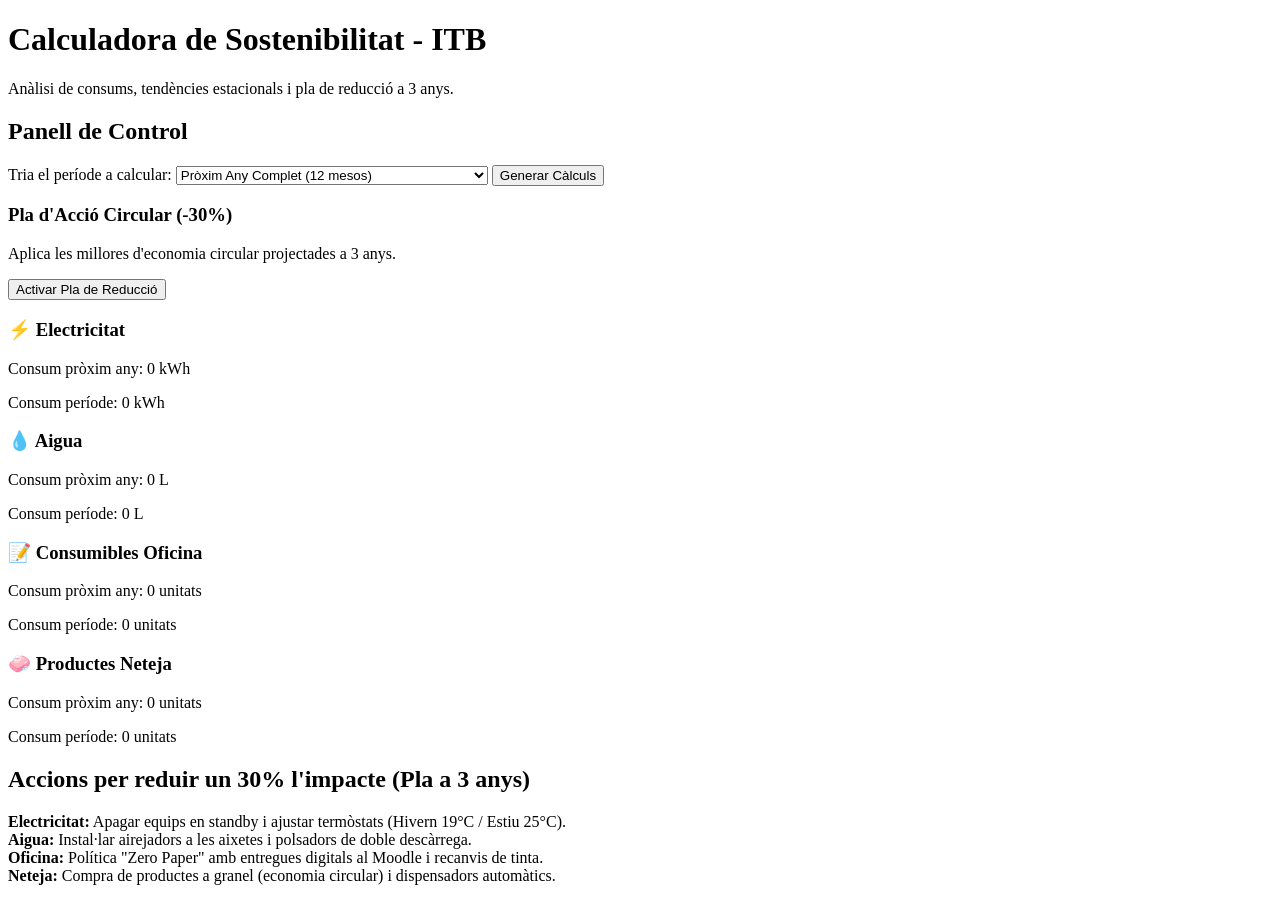
==== pages/index.html @ a197e59c "commit completo" ====
<!DOCTYPE html>
<html lang="ca">
<head>
    <meta charset="UTF-8">
    <meta name="viewport" content="width=device-width, initial-scale=1.0">
    <title>Calculadora Energètica ITB - Fase 3</title>
    <link rel="stylesheet" href="css/style.css">
</head>
<body>
    <header>
        <h1>Calculadora de Sostenibilitat - ITB</h1>
        <p>Anàlisi de consums, tendències estacionals i pla de reducció a 3 anys.</p>
    </header>

    <main>
        <section class="controls">
            <h2>Panell de Control</h2>
            <div class="opcions-temps">
                <label for="periode-select">Tria el període a calcular:</label>
                <select id="periode-select">
                    <option value="anual">Pròxim Any Complet (12 mesos)</option>
                    <option value="curs">Curs Escolar (Setembre a Juny - 10 mesos)</option>
                    <option value="hivern">Període d'Hivern (Desembre a Febrer - 3 mesos)</option>
                </select>
                <button id="btn-calcular">Generar Càlculs</button>
            </div>

            <div class="pla-reduccio">
                <h3>Pla d'Acció Circular (-30%)</h3>
                <p>Aplica les millores d'economia circular projectades a 3 anys.</p>
                <button id="btn-reduccio" class="btn-inactiu">Activar Pla de Reducció</button>
            </div>
        </section>

        <section class="resultats-grid">
            <div class="targeta" id="targeta-electricitat">
                <h3>⚡ Electricitat</h3>
                <p>Consum pròxim any: <span id="res-elec-any">0</span> kWh</p>
                <p>Consum període: <span id="res-elec-periode">0</span> kWh</p>
            </div>

            <div class="targeta" id="targeta-aigua">
                <h3>💧 Aigua</h3>
                <p>Consum pròxim any: <span id="res-aigua-any">0</span> L</p>
                <p>Consum període: <span id="res-aigua-periode">0</span> L</p>
            </div>

            <div class="targeta" id="targeta-oficina">
                <h3>📝 Consumibles Oficina</h3>
                <p>Consum pròxim any: <span id="res-ofi-any">0</span> unitats</p>
                <p>Consum període: <span id="res-ofi-periode">0</span> unitats</p>
            </div>

            <div class="targeta" id="targeta-neteja">
                <h3>🧼 Productes Neteja</h3>
                <p>Consum pròxim any: <span id="res-net-any">0</span> unitats</p>
                <p>Consum període: <span id="res-net-periode">0</span> unitats</p>
            </div>
        </section>

        <section class="explicacio-millores">
            <h2>Accions per reduir un 30% l'impacte (Pla a 3 anys)</h2>
            <div class="millores-grid">
                <div class="millora-item">
                    <strong>Electricitat:</strong> Apagar equips en standby i ajustar termòstats (Hivern 19°C / Estiu 25°C).
                </div>
                <div class="millora-item">
                    <strong>Aigua:</strong> Instal·lar airejadors a les aixetes i polsadors de doble descàrrega.
                </div>
                <div class="millora-item">
                    <strong>Oficina:</strong> Política "Zero Paper" amb entregues digitals al Moodle i recanvis de tinta.
                </div>
                <div class="millora-item">
                    <strong>Neteja:</strong> Compra de productes a granel (economia circular) i dispensadors automàtics.
                </div>
            </div>
        </section>
    </main>

    <script src="js/script.js"></script>
</body>
</html>
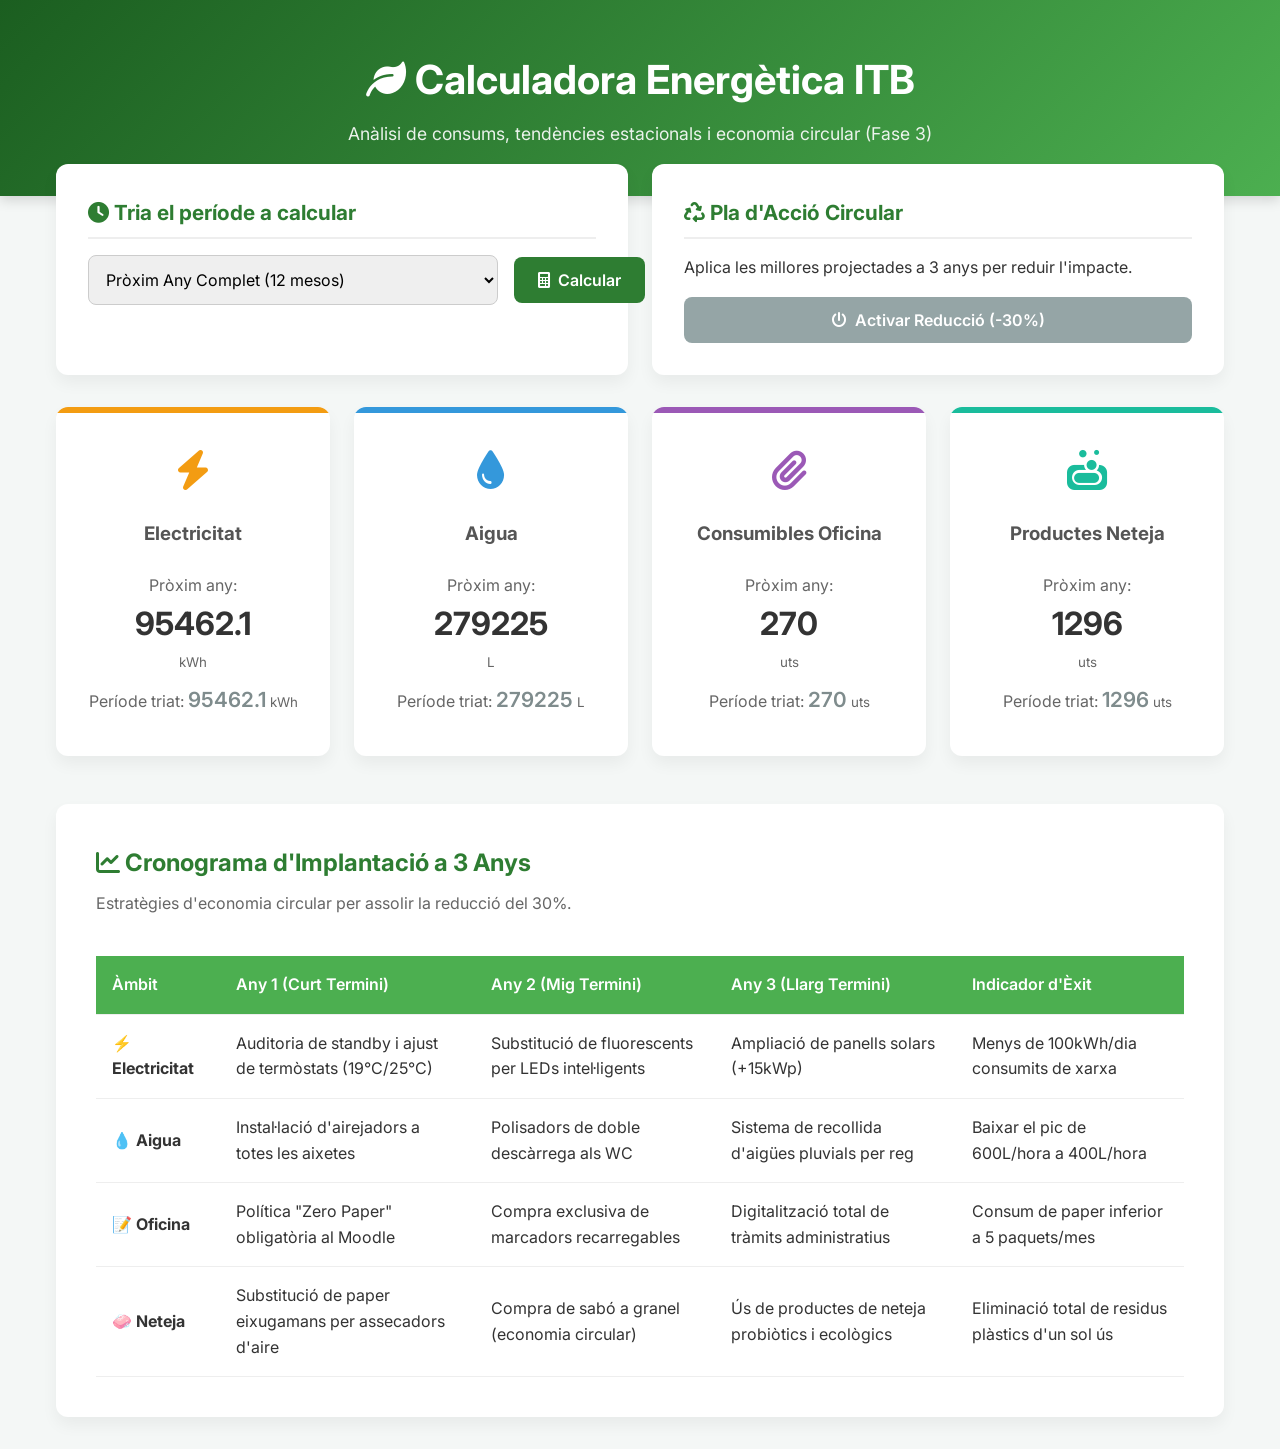
==== commit 82e54067: "commit completo" ====
--- a/pages/index.html
+++ b/pages/index.html
@@ -3,80 +3,127 @@
 <head>
     <meta charset="UTF-8">
     <meta name="viewport" content="width=device-width, initial-scale=1.0">
-    <title>Calculadora Energètica ITB - Fase 3</title>
-    <link rel="stylesheet" href="css/style.css">
+    <title>Calculadora Sostenible - ITB</title>
+    <link rel="stylesheet" href="../css/style.css">
+    <link href="https://cdnjs.cloudflare.com/ajax/libs/font-awesome/6.0.0/css/all.min.css" rel="stylesheet">
 </head>
 <body>
-    <header>
-        <h1>Calculadora de Sostenibilitat - ITB</h1>
-        <p>Anàlisi de consums, tendències estacionals i pla de reducció a 3 anys.</p>
+    <header class="main-header">
+        <div class="header-content">
+            <h1><i class="fa-solid fa-leaf"></i> Calculadora Energètica ITB</h1>
+            <p>Anàlisi de consums, tendències estacionals i economia circular (Fase 3)</p>
+        </div>
     </header>
 
-    <main>
-        <section class="controls">
-            <h2>Panell de Control</h2>
-            <div class="opcions-temps">
-                <label for="periode-select">Tria el període a calcular:</label>
-                <select id="periode-select">
-                    <option value="anual">Pròxim Any Complet (12 mesos)</option>
-                    <option value="curs">Curs Escolar (Setembre a Juny - 10 mesos)</option>
-                    <option value="hivern">Període d'Hivern (Desembre a Febrer - 3 mesos)</option>
-                </select>
-                <button id="btn-calcular">Generar Càlculs</button>
+    <main class="dashboard">
+        <section class="panel-control">
+            <div class="control-box">
+                <h2><i class="fa-solid fa-clock"></i> Tria el període a calcular</h2>
+                <div class="selector-grup">
+                    <select id="periode-select" class="modern-select">
+                        <option value="anual">Pròxim Any Complet (12 mesos)</option>
+                        <option value="curs">Curs Escolar (Setembre a Juny - 10 mesos)</option>
+                        <option value="hivern">Període d'Hivern (Desembre a Febrer - 3 mesos)</option>
+                    </select>
+                    <button id="btn-calcular" class="btn-primari"><i class="fa-solid fa-calculator"></i> Calcular</button>
+                </div>
             </div>
 
-            <div class="pla-reduccio">
-                <h3>Pla d'Acció Circular (-30%)</h3>
-                <p>Aplica les millores d'economia circular projectades a 3 anys.</p>
-                <button id="btn-reduccio" class="btn-inactiu">Activar Pla de Reducció</button>
+            <div class="control-box reduccio-box">
+                <h2><i class="fa-solid fa-recycle"></i> Pla d'Acció Circular</h2>
+                <p>Aplica les millores projectades a 3 anys per reduir l'impacte.</p>
+                <button id="btn-reduccio" class="btn-inactiu"><i class="fa-solid fa-power-off"></i> Activar Reducció (-30%)</button>
             </div>
         </section>
 
         <section class="resultats-grid">
-            <div class="targeta" id="targeta-electricitat">
-                <h3>⚡ Electricitat</h3>
-                <p>Consum pròxim any: <span id="res-elec-any">0</span> kWh</p>
-                <p>Consum període: <span id="res-elec-periode">0</span> kWh</p>
+            <div class="card card-electricitat">
+                <div class="card-icon"><i class="fa-solid fa-bolt"></i></div>
+                <h3>Electricitat</h3>
+                <div class="dades">
+                    <p>Pròxim any: <span id="res-elec-any" class="numero">0</span> <small>kWh</small></p>
+                    <p>Període triat: <span id="res-elec-periode" class="numero-secundari">0</span> <small>kWh</small></p>
+                </div>
             </div>
 
-            <div class="targeta" id="targeta-aigua">
-                <h3>💧 Aigua</h3>
-                <p>Consum pròxim any: <span id="res-aigua-any">0</span> L</p>
-                <p>Consum període: <span id="res-aigua-periode">0</span> L</p>
+            <div class="card card-aigua">
+                <div class="card-icon"><i class="fa-solid fa-droplet"></i></div>
+                <h3>Aigua</h3>
+                <div class="dades">
+                    <p>Pròxim any: <span id="res-aigua-any" class="numero">0</span> <small>L</small></p>
+                    <p>Període triat: <span id="res-aigua-periode" class="numero-secundari">0</span> <small>L</small></p>
+                </div>
             </div>
 
-            <div class="targeta" id="targeta-oficina">
-                <h3>📝 Consumibles Oficina</h3>
-                <p>Consum pròxim any: <span id="res-ofi-any">0</span> unitats</p>
-                <p>Consum període: <span id="res-ofi-periode">0</span> unitats</p>
+            <div class="card card-oficina">
+                <div class="card-icon"><i class="fa-solid fa-paperclip"></i></div>
+                <h3>Consumibles Oficina</h3>
+                <div class="dades">
+                    <p>Pròxim any: <span id="res-ofi-any" class="numero">0</span> <small>uts</small></p>
+                    <p>Període triat: <span id="res-ofi-periode" class="numero-secundari">0</span> <small>uts</small></p>
+                </div>
             </div>
 
-            <div class="targeta" id="targeta-neteja">
-                <h3>🧼 Productes Neteja</h3>
-                <p>Consum pròxim any: <span id="res-net-any">0</span> unitats</p>
-                <p>Consum període: <span id="res-net-periode">0</span> unitats</p>
+            <div class="card card-neteja">
+                <div class="card-icon"><i class="fa-solid fa-soap"></i></div>
+                <h3>Productes Neteja</h3>
+                <div class="dades">
+                    <p>Pròxim any: <span id="res-net-any" class="numero">0</span> <small>uts</small></p>
+                    <p>Període triat: <span id="res-net-periode" class="numero-secundari">0</span> <small>uts</small></p>
+                </div>
             </div>
         </section>
 
-        <section class="explicacio-millores">
-            <h2>Accions per reduir un 30% l'impacte (Pla a 3 anys)</h2>
-            <div class="millores-grid">
-                <div class="millora-item">
-                    <strong>Electricitat:</strong> Apagar equips en standby i ajustar termòstats (Hivern 19°C / Estiu 25°C).
-                </div>
-                <div class="millora-item">
-                    <strong>Aigua:</strong> Instal·lar airejadors a les aixetes i polsadors de doble descàrrega.
-                </div>
-                <div class="millora-item">
-                    <strong>Oficina:</strong> Política "Zero Paper" amb entregues digitals al Moodle i recanvis de tinta.
-                </div>
-                <div class="millora-item">
-                    <strong>Neteja:</strong> Compra de productes a granel (economia circular) i dispensadors automàtics.
-                </div>
+        <section class="detall-millores">
+            <h2><i class="fa-solid fa-chart-line"></i> Cronograma d'Implantació a 3 Anys</h2>
+            <p class="subtitol-seccio">Estratègies d'economia circular per assolir la reducció del 30%.</p>
+
+            <div class="taula-responsive">
+                <table class="taula-cronograma">
+                    <thead>
+                        <tr>
+                            <th>Àmbit</th>
+                            <th>Any 1 (Curt Termini)</th>
+                            <th>Any 2 (Mig Termini)</th>
+                            <th>Any 3 (Llarg Termini)</th>
+                            <th>Indicador d'Èxit</th>
+                        </tr>
+                    </thead>
+                    <tbody>
+                        <tr>
+                            <td><strong>⚡ Electricitat</strong></td>
+                            <td>Auditoria de standby i ajust de termòstats (19°C/25°C)</td>
+                            <td>Substitució de fluorescents per LEDs intel·ligents</td>
+                            <td>Ampliació de panells solars (+15kWp)</td>
+                            <td>Menys de 100kWh/dia consumits de xarxa</td>
+                        </tr>
+                        <tr>
+                            <td><strong>💧 Aigua</strong></td>
+                            <td>Instal·lació d'airejadors a totes les aixetes</td>
+                            <td>Polisadors de doble descàrrega als WC</td>
+                            <td>Sistema de recollida d'aigües pluvials per reg</td>
+                            <td>Baixar el pic de 600L/hora a 400L/hora</td>
+                        </tr>
+                        <tr>
+                            <td><strong>📝 Oficina</strong></td>
+                            <td>Política "Zero Paper" obligatòria al Moodle</td>
+                            <td>Compra exclusiva de marcadors recarregables</td>
+                            <td>Digitalització total de tràmits administratius</td>
+                            <td>Consum de paper inferior a 5 paquets/mes</td>
+                        </tr>
+                        <tr>
+                            <td><strong>🧼 Neteja</strong></td>
+                            <td>Substitució de paper eixugamans per assecadors d'aire</td>
+                            <td>Compra de sabó a granel (economia circular)</td>
+                            <td>Ús de productes de neteja probiòtics i ecològics</td>
+                            <td>Eliminació total de residus plàstics d'un sol ús</td>
+                        </tr>
+                    </tbody>
+                </table>
             </div>
         </section>
     </main>
 
-    <script src="js/script.js"></script>
+    <script src="../js/script.js"></script>
 </body>
 </html>
--- a/css/style.css
+++ b/css/style.css
@@ -0,0 +1,252 @@
+/* Importar font moderna */
+@import url('https://fonts.googleapis.com/css2?family=Inter:wght@300;400;600;700&display=swap');
+
+:root {
+    --primary-color: #2e7d32; /* Verde eco */
+    --primary-light: #4caf50;
+    --dark-bg: #1b5e20;
+    --bg-color: #f4f7f6;
+    --text-color: #333;
+    --card-bg: #ffffff;
+    --elec-color: #f39c12;
+    --agua-color: #3498db;
+    --ofi-color: #9b59b6;
+    --net-color: #1abc9c;
+}
+
+* {
+    box-sizing: border-box;
+    margin: 0;
+    padding: 0;
+    font-family: 'Inter', sans-serif;
+}
+
+body {
+    background-color: var(--bg-color);
+    color: var(--text-color);
+    line-height: 1.6;
+}
+
+/* Header amb gradient */
+.main-header {
+    background: linear-gradient(135deg, var(--dark-bg), var(--primary-light));
+    color: white;
+    padding: 3rem 1rem;
+    text-align: center;
+    box-shadow: 0 4px 12px rgba(0,0,0,0.15);
+}
+
+.main-header h1 {
+    font-size: 2.5rem;
+    margin-bottom: 0.5rem;
+}
+
+.main-header p {
+    font-size: 1.1rem;
+    opacity: 0.9;
+}
+
+/* Contenidor Principal */
+.dashboard {
+    max-width: 1200px;
+    margin: -2rem auto 2rem auto; /* Puja una mica per sobre del header */
+    padding: 0 1rem;
+    position: relative;
+    z-index: 10;
+}
+
+/* Panell de Control */
+.panel-control {
+    display: grid;
+    grid-template-columns: repeat(auto-fit, minmax(400px, 1fr));
+    gap: 1.5rem;
+    margin-bottom: 2rem;
+}
+
+.control-box {
+    background: var(--card-bg);
+    padding: 2rem;
+    border-radius: 12px;
+    box-shadow: 0 8px 16px rgba(0,0,0,0.05);
+}
+
+.control-box h2 {
+    color: var(--primary-color);
+    font-size: 1.3rem;
+    margin-bottom: 1rem;
+    border-bottom: 2px solid #eee;
+    padding-bottom: 0.5rem;
+}
+
+.selector-grup {
+    display: flex;
+    gap: 1rem;
+    align-items: center;
+}
+
+.modern-select {
+    flex: 1;
+    padding: 0.8rem;
+    border: 1px solid #ccc;
+    border-radius: 8px;
+    font-size: 1rem;
+    outline: none;
+}
+
+.modern-select:focus {
+    border-color: var(--primary-color);
+}
+
+button {
+    cursor: pointer;
+    border: none;
+    border-radius: 8px;
+    padding: 0.8rem 1.5rem;
+    font-size: 1rem;
+    font-weight: 600;
+    transition: all 0.3s ease;
+    display: flex;
+    align-items: center;
+    gap: 0.5rem;
+}
+
+.btn-primari {
+    background-color: var(--primary-color);
+    color: white;
+}
+
+.btn-primari:hover {
+    background-color: var(--dark-bg);
+    transform: translateY(-2px);
+}
+
+#btn-reduccio {
+    margin-top: 1rem;
+    width: 100%;
+    justify-content: center;
+}
+
+.btn-inactiu {
+    background-color: #95a5a6;
+    color: white;
+}
+
+.btn-actiu {
+    background-color: #27ae60 !important;
+    color: white;
+    box-shadow: 0 0 15px rgba(39, 174, 96, 0.4);
+}
+
+/* Grid de Resultats */
+.resultats-grid {
+    display: grid;
+    grid-template-columns: repeat(auto-fit, minmax(250px, 1fr));
+    gap: 1.5rem;
+    margin-bottom: 3rem;
+}
+
+.card {
+    background: var(--card-bg);
+    padding: 2rem 1.5rem;
+    border-radius: 12px;
+    box-shadow: 0 8px 16px rgba(0,0,0,0.05);
+    text-align: center;
+    transition: transform 0.3s ease;
+    position: relative;
+    overflow: hidden;
+}
+
+.card:hover {
+    transform: translateY(-5px);
+}
+
+.card::before {
+    content: '';
+    position: absolute;
+    top: 0;
+    left: 0;
+    width: 100%;
+    height: 6px;
+}
+
+.card-electricitat::before { background-color: var(--elec-color); }
+.card-aigua::before { background-color: var(--agua-color); }
+.card-oficina::before { background-color: var(--ofi-color); }
+.card-neteja::before { background-color: var(--net-color); }
+
+.card-icon {
+    font-size: 2.5rem;
+    margin-bottom: 1rem;
+}
+
+.card-electricitat .card-icon { color: var(--elec-color); }
+.card-aigua .card-icon { color: var(--agua-color); }
+.card-oficina .card-icon { color: var(--ofi-color); }
+.card-neteja .card-icon { color: var(--net-color); }
+
+.card h3 {
+    margin-bottom: 1.5rem;
+    color: #555;
+}
+
+.dades p {
+    margin-bottom: 0.5rem;
+    color: #666;
+}
+
+.numero {
+    font-size: 2rem;
+    font-weight: 700;
+    color: var(--text-color);
+    display: block;
+}
+
+.numero-secundari {
+    font-size: 1.3rem;
+    font-weight: 600;
+    color: #7f8c8d;
+}
+
+/* Taula del Cronograma */
+.detall-millores {
+    background: var(--card-bg);
+    padding: 2.5rem;
+    border-radius: 12px;
+    box-shadow: 0 8px 16px rgba(0,0,0,0.05);
+}
+
+.detall-millores h2 {
+    color: var(--primary-color);
+    margin-bottom: 0.5rem;
+}
+
+.subtitol-seccio {
+    color: #666;
+    margin-bottom: 1.5rem;
+}
+
+.taula-responsive {
+    overflow-x: auto;
+}
+
+.taula-cronograma {
+    width: 100%;
+    border-collapse: collapse;
+    margin-top: 1rem;
+}
+
+.taula-cronograma th, .taula-cronograma td {
+    padding: 1rem;
+    text-align: left;
+    border-bottom: 1px solid #eee;
+}
+
+.taula-cronograma th {
+    background-color: var(--primary-light);
+    color: white;
+    font-weight: 600;
+}
+
+.taula-cronograma tbody tr:hover {
+    background-color: #f9fdfa;
+}
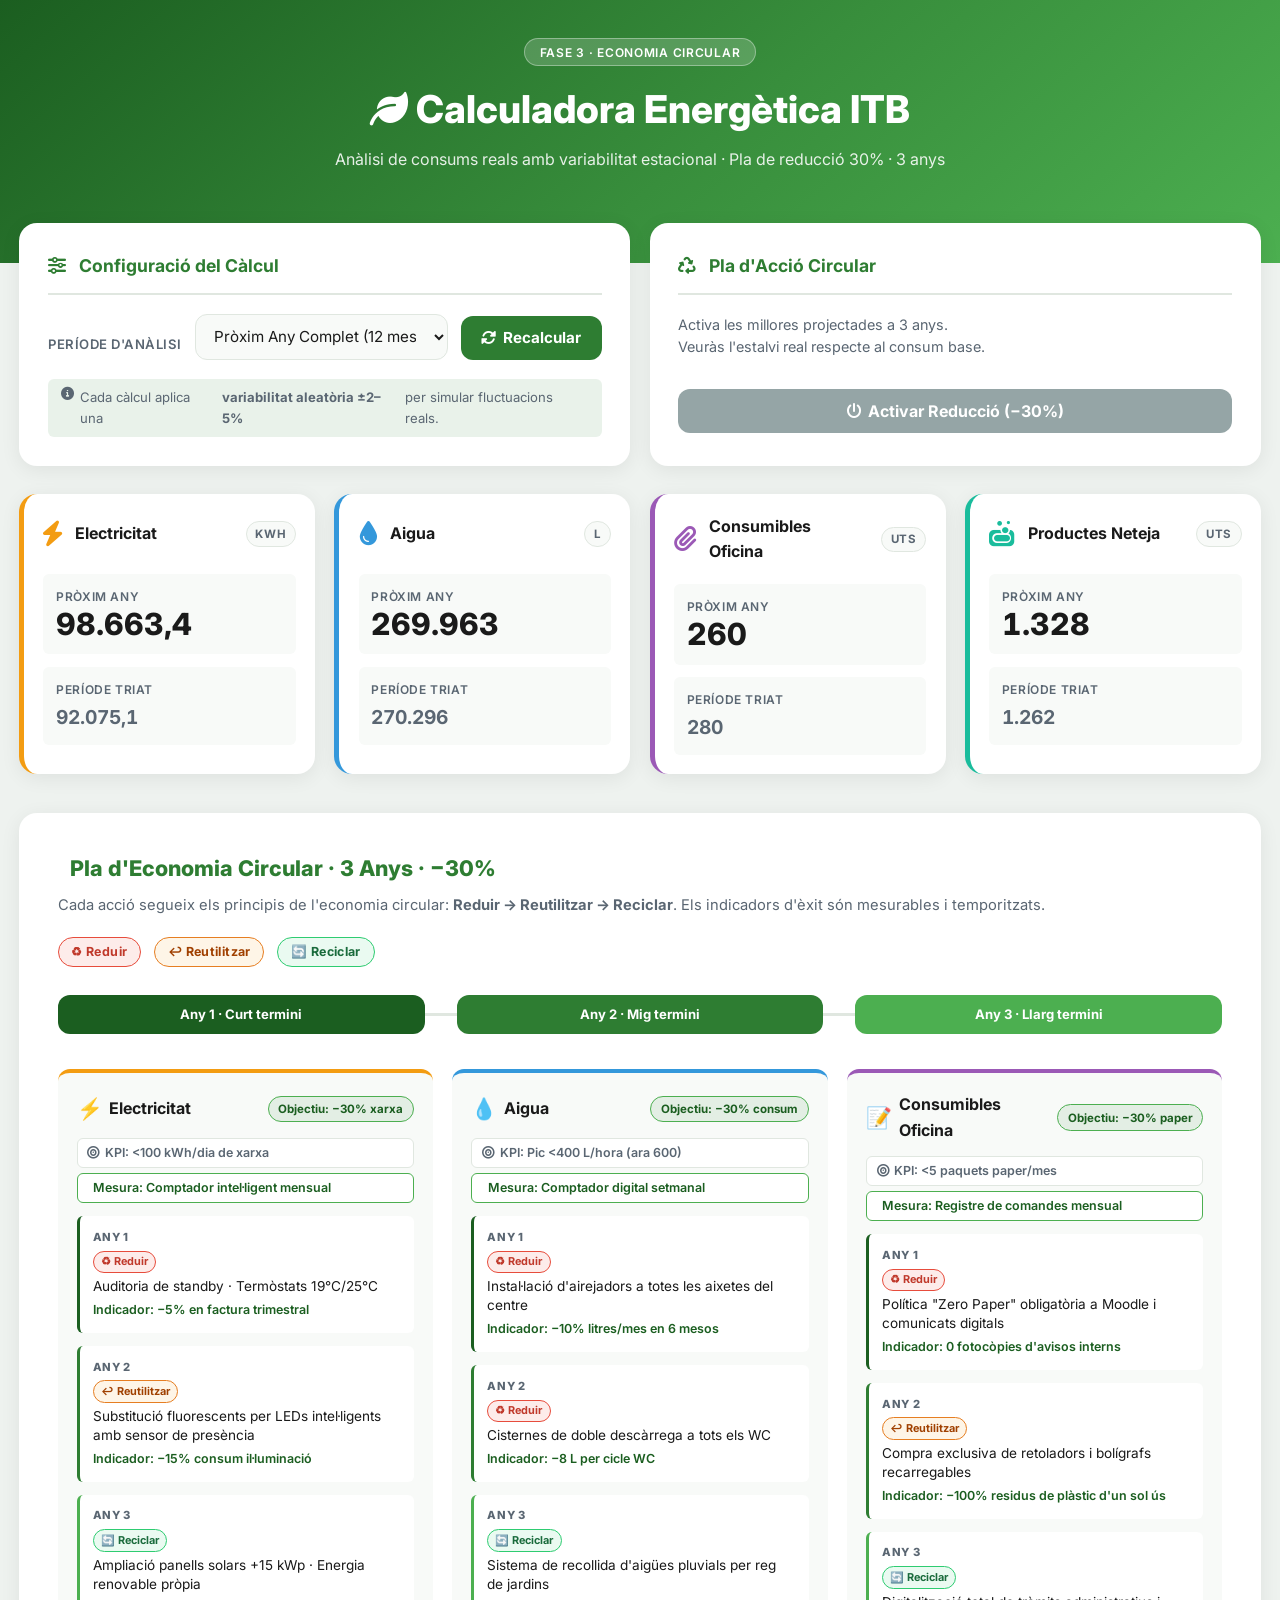
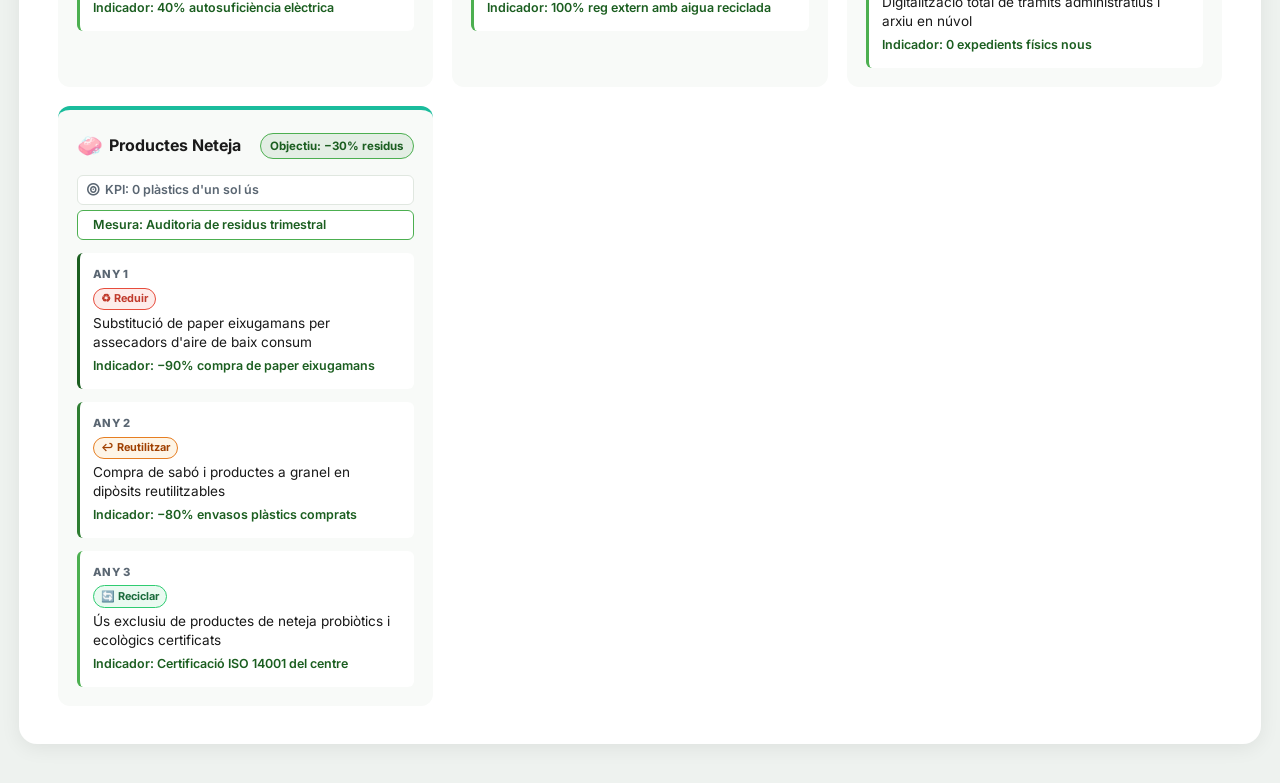
==== commit 246a7d7b: "ddd" ====
--- a/pages/index.html
+++ b/pages/index.html
@@ -5,125 +5,395 @@
     <meta name="viewport" content="width=device-width, initial-scale=1.0">
     <title>Calculadora Sostenible - ITB</title>
     <link rel="stylesheet" href="../css/style.css">
+    <link rel="preconnect" href="https://fonts.googleapis.com">
+    <link rel="preconnect" href="https://cdnjs.cloudflare.com" crossorigin>
     <link href="https://cdnjs.cloudflare.com/ajax/libs/font-awesome/6.0.0/css/all.min.css" rel="stylesheet">
 </head>
 <body>
-    <header class="main-header">
+
+    <header class="main-header" role="banner">
         <div class="header-content">
-            <h1><i class="fa-solid fa-leaf"></i> Calculadora Energètica ITB</h1>
-            <p>Anàlisi de consums, tendències estacionals i economia circular (Fase 3)</p>
+            <div class="header-badge">Fase 3 · Economia Circular</div>
+            <h1><i class="fa-solid fa-leaf" aria-hidden="true"></i> Calculadora Energètica ITB</h1>
+            <p>Anàlisi de consums reals amb variabilitat estacional · Pla de reducció 30% · 3 anys</p>
         </div>
     </header>
 
-    <main class="dashboard">
-        <section class="panel-control">
+    <main class="dashboard" id="main-content">
+
+        <!-- ── CONTROLS ─────────────────────────────────────────────── -->
+        <section class="panel-control" aria-labelledby="heading-periode">
             <div class="control-box">
-                <h2><i class="fa-solid fa-clock"></i> Tria el període a calcular</h2>
+                <h2 id="heading-periode">
+                    <i class="fa-solid fa-sliders" aria-hidden="true"></i> Configuració del Càlcul
+                </h2>
                 <div class="selector-grup">
+                    <label for="periode-select" class="select-label">Període d'anàlisi</label>
                     <select id="periode-select" class="modern-select">
                         <option value="anual">Pròxim Any Complet (12 mesos)</option>
-                        <option value="curs">Curs Escolar (Setembre a Juny - 10 mesos)</option>
-                        <option value="hivern">Període d'Hivern (Desembre a Febrer - 3 mesos)</option>
+                        <option value="curs">Curs Escolar (Setembre–Juny · 10 mesos)</option>
+                        <option value="hivern">Període d'Hivern (Desembre–Febrer · 3 mesos)</option>
                     </select>
-                    <button id="btn-calcular" class="btn-primari"><i class="fa-solid fa-calculator"></i> Calcular</button>
-                </div>
+                    <button id="btn-calcular" class="btn-primari"
+                            aria-label="Recalcular el consum amb nova variabilitat">
+                        <i class="fa-solid fa-rotate" aria-hidden="true"></i>
+                        <span>Recalcular</span>
+                    </button>
+                </div>
+                <p class="variability-note">
+                    <i class="fa-solid fa-circle-info" aria-hidden="true"></i>
+                    Cada càlcul aplica una <strong>variabilitat aleatòria ±2–5%</strong> per simular fluctuacions reals.
+                </p>
             </div>
 
-            <div class="control-box reduccio-box">
-                <h2><i class="fa-solid fa-recycle"></i> Pla d'Acció Circular</h2>
-                <p>Aplica les millores projectades a 3 anys per reduir l'impacte.</p>
-                <button id="btn-reduccio" class="btn-inactiu"><i class="fa-solid fa-power-off"></i> Activar Reducció (-30%)</button>
+            <div class="control-box reduccio-box" aria-labelledby="heading-pla">
+                <h2 id="heading-pla">
+                    <i class="fa-solid fa-recycle" aria-hidden="true"></i> Pla d'Acció Circular
+                </h2>
+                <p class="reduccio-desc">
+                    Activa les millores projectades a 3 anys.<br>
+                    Veuràs l'estalvi real respecte al consum base.
+                </p>
+                <button id="btn-reduccio" class="btn-inactiu"
+                        aria-pressed="false"
+                        aria-label="Activar el Pla de Reducció del 30%">
+                    <i class="fa-solid fa-power-off" aria-hidden="true"></i>
+                    <span>Activar Reducció (−30%)</span>
+                </button>
+                <!-- Live saving summary injected by JS -->
+                <div id="saving-summary" class="saving-summary" hidden aria-live="polite"></div>
             </div>
         </section>
 
-        <section class="resultats-grid">
-            <div class="card card-electricitat">
-                <div class="card-icon"><i class="fa-solid fa-bolt"></i></div>
-                <h3>Electricitat</h3>
+        <!-- ── RESULTS — 8 calculations ───────────────────────────────── -->
+        <section class="resultats-grid" aria-labelledby="heading-resultats"
+                 aria-live="polite" aria-atomic="true">
+            <h2 id="heading-resultats" class="visually-hidden">Resultats del Càlcul</h2>
+
+            <!-- ELECTRICITY -->
+            <article class="card card-electricitat" data-resource="elec">
+                <div class="card-header">
+                    <div class="card-icon" aria-hidden="true"><i class="fa-solid fa-bolt"></i></div>
+                    <h3>Electricitat</h3>
+                    <span class="unit-badge">kWh</span>
+                </div>
                 <div class="dades">
-                    <p>Pròxim any: <span id="res-elec-any" class="numero">0</span> <small>kWh</small></p>
-                    <p>Període triat: <span id="res-elec-periode" class="numero-secundari">0</span> <small>kWh</small></p>
+                    <!-- Calc 1 -->
+                    <div class="dada-row">
+                        <span class="dada-label">Pròxim any</span>
+                        <div class="dada-values">
+                            <span id="res-elec-any-original" class="numero original-value">–</span>
+                            <span id="res-elec-any" class="numero numero-principal">–</span>
+                            <span id="badge-elec-any" class="saving-badge" hidden></span>
+                        </div>
+                    </div>
+                    <!-- Calc 2 -->
+                    <div class="dada-row">
+                        <span class="dada-label">Període triat</span>
+                        <div class="dada-values">
+                            <span id="res-elec-periode-original" class="numero-secundari original-value">–</span>
+                            <span id="res-elec-periode" class="numero-secundari">–</span>
+                            <span id="badge-elec-periode" class="saving-badge saving-badge--sm" hidden></span>
+                        </div>
+                    </div>
+                </div>
+            </article>
+
+            <!-- WATER -->
+            <article class="card card-aigua" data-resource="aigua">
+                <div class="card-header">
+                    <div class="card-icon" aria-hidden="true"><i class="fa-solid fa-droplet"></i></div>
+                    <h3>Aigua</h3>
+                    <span class="unit-badge">L</span>
+                </div>
+                <div class="dades">
+                    <!-- Calc 3 -->
+                    <div class="dada-row">
+                        <span class="dada-label">Pròxim any</span>
+                        <div class="dada-values">
+                            <span id="res-aigua-any-original" class="numero original-value">–</span>
+                            <span id="res-aigua-any" class="numero numero-principal">–</span>
+                            <span id="badge-aigua-any" class="saving-badge" hidden></span>
+                        </div>
+                    </div>
+                    <!-- Calc 4 -->
+                    <div class="dada-row">
+                        <span class="dada-label">Període triat</span>
+                        <div class="dada-values">
+                            <span id="res-aigua-periode-original" class="numero-secundari original-value">–</span>
+                            <span id="res-aigua-periode" class="numero-secundari">–</span>
+                            <span id="badge-aigua-periode" class="saving-badge saving-badge--sm" hidden></span>
+                        </div>
+                    </div>
+                </div>
+            </article>
+
+            <!-- OFFICE SUPPLIES -->
+            <article class="card card-oficina" data-resource="ofi">
+                <div class="card-header">
+                    <div class="card-icon" aria-hidden="true"><i class="fa-solid fa-paperclip"></i></div>
+                    <h3>Consumibles Oficina</h3>
+                    <span class="unit-badge">uts</span>
+                </div>
+                <div class="dades">
+                    <!-- Calc 5 -->
+                    <div class="dada-row">
+                        <span class="dada-label">Pròxim any</span>
+                        <div class="dada-values">
+                            <span id="res-ofi-any-original" class="numero original-value">–</span>
+                            <span id="res-ofi-any" class="numero numero-principal">–</span>
+                            <span id="badge-ofi-any" class="saving-badge" hidden></span>
+                        </div>
+                    </div>
+                    <!-- Calc 6 -->
+                    <div class="dada-row">
+                        <span class="dada-label">Període triat</span>
+                        <div class="dada-values">
+                            <span id="res-ofi-periode-original" class="numero-secundari original-value">–</span>
+                            <span id="res-ofi-periode" class="numero-secundari">–</span>
+                            <span id="badge-ofi-periode" class="saving-badge saving-badge--sm" hidden></span>
+                        </div>
+                    </div>
+                </div>
+            </article>
+
+            <!-- CLEANING -->
+            <article class="card card-neteja" data-resource="net">
+                <div class="card-header">
+                    <div class="card-icon" aria-hidden="true"><i class="fa-solid fa-soap"></i></div>
+                    <h3>Productes Neteja</h3>
+                    <span class="unit-badge">uts</span>
+                </div>
+                <div class="dades">
+                    <!-- Calc 7 -->
+                    <div class="dada-row">
+                        <span class="dada-label">Pròxim any</span>
+                        <div class="dada-values">
+                            <span id="res-net-any-original" class="numero original-value">–</span>
+                            <span id="res-net-any" class="numero numero-principal">–</span>
+                            <span id="badge-net-any" class="saving-badge" hidden></span>
+                        </div>
+                    </div>
+                    <!-- Calc 8 -->
+                    <div class="dada-row">
+                        <span class="dada-label">Període triat</span>
+                        <div class="dada-values">
+                            <span id="res-net-periode-original" class="numero-secundari original-value">–</span>
+                            <span id="res-net-periode" class="numero-secundari">–</span>
+                            <span id="badge-net-periode" class="saving-badge saving-badge--sm" hidden></span>
+                        </div>
+                    </div>
+                </div>
+            </article>
+        </section>
+
+        <!-- ── 3-YEAR CIRCULAR ECONOMY ROADMAP ───────────────────────── -->
+        <section class="roadmap-section" aria-labelledby="heading-roadmap">
+            <div class="roadmap-header">
+                <h2 id="heading-roadmap">
+                    <i class="fa-solid fa-arrows-spin" aria-hidden="true"></i>
+                    Pla d'Economia Circular · 3 Anys · −30%
+                </h2>
+                <p class="subtitol-seccio">
+                    Cada acció segueix els principis de l'economia circular:
+                    <strong>Reduir → Reutilitzar → Reciclar</strong>.
+                    Els indicadors d'èxit són mesurables i temporitzats.
+                </p>
+
+                <!-- CE Principles legend -->
+                <div class="ce-legend" aria-label="Llegenda de principis d'economia circular">
+                    <span class="ce-pill ce-reduce">♻ Reduir</span>
+                    <span class="ce-pill ce-reuse">↩ Reutilitzar</span>
+                    <span class="ce-pill ce-recycle">🔄 Reciclar</span>
                 </div>
             </div>
 
-            <div class="card card-aigua">
-                <div class="card-icon"><i class="fa-solid fa-droplet"></i></div>
-                <h3>Aigua</h3>
-                <div class="dades">
-                    <p>Pròxim any: <span id="res-aigua-any" class="numero">0</span> <small>L</small></p>
-                    <p>Període triat: <span id="res-aigua-periode" class="numero-secundari">0</span> <small>L</small></p>
-                </div>
+            <!-- Year timeline strip -->
+            <div class="year-strip" aria-label="Línia de temps dels tres anys">
+                <div class="year-marker year-1">Any 1 · Curt termini</div>
+                <div class="year-connector" aria-hidden="true"></div>
+                <div class="year-marker year-2">Any 2 · Mig termini</div>
+                <div class="year-connector" aria-hidden="true"></div>
+                <div class="year-marker year-3">Any 3 · Llarg termini</div>
             </div>
 
-            <div class="card card-oficina">
-                <div class="card-icon"><i class="fa-solid fa-paperclip"></i></div>
-                <h3>Consumibles Oficina</h3>
-                <div class="dades">
-                    <p>Pròxim any: <span id="res-ofi-any" class="numero">0</span> <small>uts</small></p>
-                    <p>Període triat: <span id="res-ofi-periode" class="numero-secundari">0</span> <small>uts</small></p>
-                </div>
-            </div>
-
-            <div class="card card-neteja">
-                <div class="card-icon"><i class="fa-solid fa-soap"></i></div>
-                <h3>Productes Neteja</h3>
-                <div class="dades">
-                    <p>Pròxim any: <span id="res-net-any" class="numero">0</span> <small>uts</small></p>
-                    <p>Període triat: <span id="res-net-periode" class="numero-secundari">0</span> <small>uts</small></p>
-                </div>
-            </div>
+            <!-- Resource roadmap cards -->
+            <div class="roadmap-grid">
+
+                <!-- ELECTRICITY CARD -->
+                <div class="roadmap-card roadmap-electricitat">
+                    <div class="roadmap-card-title">
+                        <span class="roadmap-icon">⚡</span>
+                        <strong>Electricitat</strong>
+                        <span class="target-badge">Objectiu: −30% xarxa</span>
+                    </div>
+
+                    <div class="roadmap-kpis">
+                        <span class="kpi-chip">
+                            <i class="fa-solid fa-bullseye" aria-hidden="true"></i>
+                            KPI: &lt;100 kWh/dia de xarxa
+                        </span>
+                        <span class="kpi-chip kpi-measurable">
+                            <i class="fa-solid fa-chart-simple" aria-hidden="true"></i>
+                            Mesura: Comptador intel·ligent mensual
+                        </span>
+                    </div>
+
+                    <ol class="roadmap-steps">
+                        <li class="step step-y1">
+                            <span class="step-year">Any 1</span>
+                            <span class="ce-tag ce-reduce">♻ Reduir</span>
+                            <p>Auditoria de standby · Termòstats 19°C/25°C</p>
+                            <em class="step-indicator">Indicador: −5% en factura trimestral</em>
+                        </li>
+                        <li class="step step-y2">
+                            <span class="step-year">Any 2</span>
+                            <span class="ce-tag ce-reuse">↩ Reutilitzar</span>
+                            <p>Substitució fluorescents per LEDs intel·ligents amb sensor de presència</p>
+                            <em class="step-indicator">Indicador: −15% consum il·luminació</em>
+                        </li>
+                        <li class="step step-y3">
+                            <span class="step-year">Any 3</span>
+                            <span class="ce-tag ce-recycle">🔄 Reciclar</span>
+                            <p>Ampliació panells solars +15 kWp · Energia renovable pròpia</p>
+                            <em class="step-indicator">Indicador: 40% autosuficiència elèctrica</em>
+                        </li>
+                    </ol>
+                </div>
+
+                <!-- WATER CARD -->
+                <div class="roadmap-card roadmap-aigua">
+                    <div class="roadmap-card-title">
+                        <span class="roadmap-icon">💧</span>
+                        <strong>Aigua</strong>
+                        <span class="target-badge">Objectiu: −30% consum</span>
+                    </div>
+
+                    <div class="roadmap-kpis">
+                        <span class="kpi-chip">
+                            <i class="fa-solid fa-bullseye" aria-hidden="true"></i>
+                            KPI: Pic &lt;400 L/hora (ara 600)
+                        </span>
+                        <span class="kpi-chip kpi-measurable">
+                            <i class="fa-solid fa-chart-simple" aria-hidden="true"></i>
+                            Mesura: Comptador digital setmanal
+                        </span>
+                    </div>
+
+                    <ol class="roadmap-steps">
+                        <li class="step step-y1">
+                            <span class="step-year">Any 1</span>
+                            <span class="ce-tag ce-reduce">♻ Reduir</span>
+                            <p>Instal·lació d'airejadors a totes les aixetes del centre</p>
+                            <em class="step-indicator">Indicador: −10% litres/mes en 6 mesos</em>
+                        </li>
+                        <li class="step step-y2">
+                            <span class="step-year">Any 2</span>
+                            <span class="ce-tag ce-reduce">♻ Reduir</span>
+                            <p>Cisternes de doble descàrrega a tots els WC</p>
+                            <em class="step-indicator">Indicador: −8 L per cicle WC</em>
+                        </li>
+                        <li class="step step-y3">
+                            <span class="step-year">Any 3</span>
+                            <span class="ce-tag ce-recycle">🔄 Reciclar</span>
+                            <p>Sistema de recollida d'aigües pluvials per reg de jardins</p>
+                            <em class="step-indicator">Indicador: 100% reg extern amb aigua reciclada</em>
+                        </li>
+                    </ol>
+                </div>
+
+                <!-- OFFICE CARD -->
+                <div class="roadmap-card roadmap-oficina">
+                    <div class="roadmap-card-title">
+                        <span class="roadmap-icon">📝</span>
+                        <strong>Consumibles Oficina</strong>
+                        <span class="target-badge">Objectiu: −30% paper</span>
+                    </div>
+
+                    <div class="roadmap-kpis">
+                        <span class="kpi-chip">
+                            <i class="fa-solid fa-bullseye" aria-hidden="true"></i>
+                            KPI: &lt;5 paquets paper/mes
+                        </span>
+                        <span class="kpi-chip kpi-measurable">
+                            <i class="fa-solid fa-chart-simple" aria-hidden="true"></i>
+                            Mesura: Registre de comandes mensual
+                        </span>
+                    </div>
+
+                    <ol class="roadmap-steps">
+                        <li class="step step-y1">
+                            <span class="step-year">Any 1</span>
+                            <span class="ce-tag ce-reduce">♻ Reduir</span>
+                            <p>Política "Zero Paper" obligatòria a Moodle i comunicats digitals</p>
+                            <em class="step-indicator">Indicador: 0 fotocòpies d'avisos interns</em>
+                        </li>
+                        <li class="step step-y2">
+                            <span class="step-year">Any 2</span>
+                            <span class="ce-tag ce-reuse">↩ Reutilitzar</span>
+                            <p>Compra exclusiva de retoladors i bolígrafs recarregables</p>
+                            <em class="step-indicator">Indicador: −100% residus de plàstic d'un sol ús</em>
+                        </li>
+                        <li class="step step-y3">
+                            <span class="step-year">Any 3</span>
+                            <span class="ce-tag ce-recycle">🔄 Reciclar</span>
+                            <p>Digitalització total de tràmits administratius i arxiu en núvol</p>
+                            <em class="step-indicator">Indicador: 0 expedients físics nous</em>
+                        </li>
+                    </ol>
+                </div>
+
+                <!-- CLEANING CARD -->
+                <div class="roadmap-card roadmap-neteja">
+                    <div class="roadmap-card-title">
+                        <span class="roadmap-icon">🧼</span>
+                        <strong>Productes Neteja</strong>
+                        <span class="target-badge">Objectiu: −30% residus</span>
+                    </div>
+
+                    <div class="roadmap-kpis">
+                        <span class="kpi-chip">
+                            <i class="fa-solid fa-bullseye" aria-hidden="true"></i>
+                            KPI: 0 plàstics d'un sol ús
+                        </span>
+                        <span class="kpi-chip kpi-measurable">
+                            <i class="fa-solid fa-chart-simple" aria-hidden="true"></i>
+                            Mesura: Auditoria de residus trimestral
+                        </span>
+                    </div>
+
+                    <ol class="roadmap-steps">
+                        <li class="step step-y1">
+                            <span class="step-year">Any 1</span>
+                            <span class="ce-tag ce-reduce">♻ Reduir</span>
+                            <p>Substitució de paper eixugamans per assecadors d'aire de baix consum</p>
+                            <em class="step-indicator">Indicador: −90% compra de paper eixugamans</em>
+                        </li>
+                        <li class="step step-y2">
+                            <span class="step-year">Any 2</span>
+                            <span class="ce-tag ce-reuse">↩ Reutilitzar</span>
+                            <p>Compra de sabó i productes a granel en dipòsits reutilitzables</p>
+                            <em class="step-indicator">Indicador: −80% envasos plàstics comprats</em>
+                        </li>
+                        <li class="step step-y3">
+                            <span class="step-year">Any 3</span>
+                            <span class="ce-tag ce-recycle">🔄 Reciclar</span>
+                            <p>Ús exclusiu de productes de neteja probiòtics i ecològics certificats</p>
+                            <em class="step-indicator">Indicador: Certificació ISO 14001 del centre</em>
+                        </li>
+                    </ol>
+                </div>
+
+            </div><!-- /.roadmap-grid -->
         </section>
 
-        <section class="detall-millores">
-            <h2><i class="fa-solid fa-chart-line"></i> Cronograma d'Implantació a 3 Anys</h2>
-            <p class="subtitol-seccio">Estratègies d'economia circular per assolir la reducció del 30%.</p>
-
-            <div class="taula-responsive">
-                <table class="taula-cronograma">
-                    <thead>
-                        <tr>
-                            <th>Àmbit</th>
-                            <th>Any 1 (Curt Termini)</th>
-                            <th>Any 2 (Mig Termini)</th>
-                            <th>Any 3 (Llarg Termini)</th>
-                            <th>Indicador d'Èxit</th>
-                        </tr>
-                    </thead>
-                    <tbody>
-                        <tr>
-                            <td><strong>⚡ Electricitat</strong></td>
-                            <td>Auditoria de standby i ajust de termòstats (19°C/25°C)</td>
-                            <td>Substitució de fluorescents per LEDs intel·ligents</td>
-                            <td>Ampliació de panells solars (+15kWp)</td>
-                            <td>Menys de 100kWh/dia consumits de xarxa</td>
-                        </tr>
-                        <tr>
-                            <td><strong>💧 Aigua</strong></td>
-                            <td>Instal·lació d'airejadors a totes les aixetes</td>
-                            <td>Polisadors de doble descàrrega als WC</td>
-                            <td>Sistema de recollida d'aigües pluvials per reg</td>
-                            <td>Baixar el pic de 600L/hora a 400L/hora</td>
-                        </tr>
-                        <tr>
-                            <td><strong>📝 Oficina</strong></td>
-                            <td>Política "Zero Paper" obligatòria al Moodle</td>
-                            <td>Compra exclusiva de marcadors recarregables</td>
-                            <td>Digitalització total de tràmits administratius</td>
-                            <td>Consum de paper inferior a 5 paquets/mes</td>
-                        </tr>
-                        <tr>
-                            <td><strong>🧼 Neteja</strong></td>
-                            <td>Substitució de paper eixugamans per assecadors d'aire</td>
-                            <td>Compra de sabó a granel (economia circular)</td>
-                            <td>Ús de productes de neteja probiòtics i ecològics</td>
-                            <td>Eliminació total de residus plàstics d'un sol ús</td>
-                        </tr>
-                    </tbody>
-                </table>
-            </div>
-        </section>
+        <!-- Error banner -->
+        <div id="error-banner" class="error-banner" role="alert" aria-live="assertive" hidden>
+            <i class="fa-solid fa-triangle-exclamation" aria-hidden="true"></i>
+            <span id="error-message">S'ha produït un error en carregar les dades.</span>
+        </div>
+
     </main>
-
     <script src="../js/script.js"></script>
 </body>
 </html>
--- a/css/style.css
+++ b/css/style.css
@@ -1,252 +1,649 @@
-/* Importar font moderna */
-@import url('https://fonts.googleapis.com/css2?family=Inter:wght@300;400;600;700&display=swap');
+/* ─────────────────────────────────────────────────────────────────────────────
+   Calculadora Sostenible ITB — Stylesheet
+   Sections:
+     1. Design tokens
+     2. Reset & base
+     3. Layout
+     4. Controls
+     5. Result cards
+     6. Saving badges & reduction animations
+     7. Roadmap / CE section
+     8. Accessibility utilities
+     9. Error state
+    10. Responsive
+    11. Motion preferences
+   ───────────────────────────────────────────────────────────────────────────── */
+
+/* ── 1. Design Tokens ─────────────────────────────────────────────────────── */
+@import url('https://fonts.googleapis.com/css2?family=Inter:wght@300;400;600;700;800&display=swap');
 
 :root {
-    --primary-color: #2e7d32; /* Verde eco */
-    --primary-light: #4caf50;
-    --dark-bg: #1b5e20;
-    --bg-color: #f4f7f6;
-    --text-color: #333;
-    --card-bg: #ffffff;
-    --elec-color: #f39c12;
-    --agua-color: #3498db;
-    --ofi-color: #9b59b6;
-    --net-color: #1abc9c;
-}
-
-* {
-    box-sizing: border-box;
-    margin: 0;
-    padding: 0;
+    --color-primary:        #2e7d32;
+    --color-primary-light:  #4caf50;
+    --color-primary-dark:   #1b5e20;
+    --color-primary-ghost:  rgba(46, 125, 50, 0.10);
+
+    --color-electricitat:   #f39c12;
+    --color-aigua:          #3498db;
+    --color-oficina:        #9b59b6;
+    --color-neteja:         #1abc9c;
+
+    --color-bg:             #eef2ef;
+    --color-surface:        #ffffff;
+    --color-surface-2:      #f8faf8;
+    --color-text:           #1a1a1a;
+    --color-text-muted:     #5a6672;
+    --color-border:         #e0e7e0;
+
+    /* Saving / reduction palette */
+    --color-saving:         #27ae60;
+    --color-saving-bg:      #eafaf1;
+    --color-saving-text:    #1a6b3c;
+    --color-strikethrough:  #c0392b;
+
+    /* CE principle colours */
+    --color-reduce:         #e74c3c;
+    --color-reuse:          #e67e22;
+    --color-recycle:        #2ecc71;
+
+    /* State */
+    --color-error-bg:       #fdecea;
+    --color-error-text:     #c0392b;
+    --color-inactive:       #95a5a6;
+    --color-success:        #27ae60;
+
+    --space-xs:   0.4rem;
+    --space-sm:   0.8rem;
+    --space-md:   1.2rem;
+    --space-lg:   1.8rem;
+    --space-xl:   2.4rem;
+    --space-2xl:  3.2rem;
+
+    --radius-sm:    6px;
+    --radius-md:    12px;
+    --radius-lg:    18px;
+    --shadow-card:  0 4px 20px rgba(0, 0, 0, 0.07);
+    --shadow-hover: 0 8px 28px rgba(0, 0, 0, 0.12);
+    --transition:   0.28s cubic-bezier(0.4, 0, 0.2, 1);
+}
+
+/* ── 2. Reset & Base ──────────────────────────────────────────────────────── */
+*, *::before, *::after { box-sizing: border-box; margin: 0; padding: 0; }
+
+body {
     font-family: 'Inter', sans-serif;
-}
-
-body {
-    background-color: var(--bg-color);
-    color: var(--text-color);
+    background: var(--color-bg);
+    color: var(--color-text);
     line-height: 1.6;
 }
 
-/* Header amb gradient */
+/* ── 3. Layout ────────────────────────────────────────────────────────────── */
 .main-header {
-    background: linear-gradient(135deg, var(--dark-bg), var(--primary-light));
+    background: linear-gradient(140deg, var(--color-primary-dark) 0%, #388e3c 55%, var(--color-primary-light) 100%);
     color: white;
-    padding: 3rem 1rem;
+    padding: var(--space-xl) var(--space-md) calc(var(--space-2xl) + 2.5rem);
     text-align: center;
-    box-shadow: 0 4px 12px rgba(0,0,0,0.15);
-}
-
-.main-header h1 {
-    font-size: 2.5rem;
-    margin-bottom: 0.5rem;
-}
-
-.main-header p {
-    font-size: 1.1rem;
-    opacity: 0.9;
-}
-
-/* Contenidor Principal */
+}
+
+.header-badge {
+    display: inline-block;
+    background: rgba(255,255,255,0.18);
+    border: 1px solid rgba(255,255,255,0.35);
+    border-radius: 999px;
+    padding: 0.2rem 0.9rem;
+    font-size: 0.75rem;
+    font-weight: 600;
+    letter-spacing: 0.06em;
+    text-transform: uppercase;
+    margin-bottom: var(--space-sm);
+}
+
+.header-content h1 {
+    font-size: clamp(1.5rem, 4vw, 2.4rem);
+    font-weight: 800;
+    margin-bottom: 0.4rem;
+}
+
+.header-content p { font-size: 1rem; opacity: 0.88; }
+
 .dashboard {
-    max-width: 1200px;
-    margin: -2rem auto 2rem auto; /* Puja una mica per sobre del header */
-    padding: 0 1rem;
+    max-width: 1280px;
+    margin: -2.5rem auto var(--space-lg);
+    padding: 0 var(--space-md);
     position: relative;
     z-index: 10;
 }
 
-/* Panell de Control */
+/* ── 4. Controls ──────────────────────────────────────────────────────────── */
 .panel-control {
     display: grid;
-    grid-template-columns: repeat(auto-fit, minmax(400px, 1fr));
-    gap: 1.5rem;
-    margin-bottom: 2rem;
+    grid-template-columns: repeat(auto-fit, minmax(min(100%, 380px), 1fr));
+    gap: var(--space-md);
+    margin-bottom: var(--space-lg);
 }
 
 .control-box {
-    background: var(--card-bg);
-    padding: 2rem;
-    border-radius: 12px;
-    box-shadow: 0 8px 16px rgba(0,0,0,0.05);
+    background: var(--color-surface);
+    padding: var(--space-lg);
+    border-radius: var(--radius-lg);
+    box-shadow: var(--shadow-card);
 }
 
 .control-box h2 {
-    color: var(--primary-color);
-    font-size: 1.3rem;
-    margin-bottom: 1rem;
-    border-bottom: 2px solid #eee;
-    padding-bottom: 0.5rem;
+    color: var(--color-primary);
+    font-size: 1.1rem;
+    font-weight: 700;
+    margin-bottom: var(--space-md);
+    padding-bottom: var(--space-sm);
+    border-bottom: 2px solid var(--color-border);
+    display: flex;
+    align-items: center;
+    gap: var(--space-sm);
+}
+
+.select-label {
+    display: block;
+    font-size: 0.82rem;
+    font-weight: 600;
+    color: var(--color-text-muted);
+    margin-bottom: 0.3rem;
+    text-transform: uppercase;
+    letter-spacing: 0.04em;
 }
 
 .selector-grup {
     display: flex;
-    gap: 1rem;
-    align-items: center;
+    gap: var(--space-sm);
+    align-items: flex-end;
+    flex-wrap: wrap;
 }
 
 .modern-select {
     flex: 1;
-    padding: 0.8rem;
-    border: 1px solid #ccc;
-    border-radius: 8px;
-    font-size: 1rem;
+    min-width: 0;
+    padding: 0.7rem 0.9rem;
+    border: 1.5px solid var(--color-border);
+    border-radius: var(--radius-md);
+    font-size: 0.95rem;
+    font-family: inherit;
+    background: var(--color-surface-2);
+    color: var(--color-text);
+    cursor: pointer;
+    transition: border-color var(--transition), box-shadow var(--transition);
+}
+
+.modern-select:focus {
     outline: none;
-}
-
-.modern-select:focus {
-    border-color: var(--primary-color);
-}
-
+    border-color: var(--color-primary);
+    box-shadow: 0 0 0 3px rgba(46, 125, 50, 0.2);
+}
+
+.variability-note {
+    margin-top: var(--space-md);
+    font-size: 0.82rem;
+    color: var(--color-text-muted);
+    background: var(--color-primary-ghost);
+    padding: 0.5rem 0.8rem;
+    border-radius: var(--radius-sm);
+    display: flex;
+    gap: 0.4rem;
+    align-items: flex-start;
+}
+
+.reduccio-desc {
+    font-size: 0.9rem;
+    color: var(--color-text-muted);
+    margin-bottom: var(--space-md);
+    line-height: 1.5;
+}
+
+/* Buttons */
 button {
     cursor: pointer;
     border: none;
-    border-radius: 8px;
-    padding: 0.8rem 1.5rem;
-    font-size: 1rem;
-    font-weight: 600;
-    transition: all 0.3s ease;
-    display: flex;
-    align-items: center;
-    gap: 0.5rem;
-}
-
-.btn-primari {
-    background-color: var(--primary-color);
-    color: white;
-}
-
-.btn-primari:hover {
-    background-color: var(--dark-bg);
-    transform: translateY(-2px);
-}
+    border-radius: var(--radius-md);
+    padding: 0.72rem 1.3rem;
+    font-size: 0.95rem;
+    font-weight: 700;
+    font-family: inherit;
+    transition: background-color var(--transition), transform var(--transition), box-shadow var(--transition);
+    display: inline-flex;
+    align-items: center;
+    gap: var(--space-xs);
+    min-height: 44px;
+    white-space: nowrap;
+}
+
+button:focus-visible {
+    outline: 3px solid var(--color-primary);
+    outline-offset: 3px;
+}
+
+.btn-primari { background: var(--color-primary); color: white; }
+.btn-primari:hover { background: var(--color-primary-dark); transform: translateY(-1px); }
 
 #btn-reduccio {
-    margin-top: 1rem;
+    margin-top: var(--space-sm);
     width: 100%;
     justify-content: center;
-}
-
-.btn-inactiu {
-    background-color: #95a5a6;
+    font-size: 1rem;
+}
+
+.btn-inactiu { background: var(--color-inactive); color: white; }
+
+.btn-actiu {
+    background: linear-gradient(135deg, #27ae60, #2ecc71);
     color: white;
-}
-
-.btn-actiu {
-    background-color: #27ae60 !important;
-    color: white;
-    box-shadow: 0 0 15px rgba(39, 174, 96, 0.4);
-}
-
-/* Grid de Resultats */
+    box-shadow: 0 4px 18px rgba(39, 174, 96, 0.45);
+}
+
+/* Saving summary block */
+.saving-summary {
+    margin-top: var(--space-md);
+    background: var(--color-saving-bg);
+    border: 1.5px solid var(--color-saving);
+    border-radius: var(--radius-md);
+    padding: var(--space-sm) var(--space-md);
+    font-size: 0.88rem;
+    color: var(--color-saving-text);
+    animation: fadeSlideIn 0.35s ease both;
+}
+
+.saving-summary strong { font-size: 1rem; }
+
+/* ── 5. Result Cards ──────────────────────────────────────────────────────── */
 .resultats-grid {
     display: grid;
-    grid-template-columns: repeat(auto-fit, minmax(250px, 1fr));
-    gap: 1.5rem;
-    margin-bottom: 3rem;
+    grid-template-columns: repeat(auto-fit, minmax(260px, 1fr));
+    gap: var(--space-md);
+    margin-bottom: var(--space-xl);
 }
 
 .card {
-    background: var(--card-bg);
-    padding: 2rem 1.5rem;
-    border-radius: 12px;
-    box-shadow: 0 8px 16px rgba(0,0,0,0.05);
+    background: var(--color-surface);
+    border-radius: var(--radius-lg);
+    box-shadow: var(--shadow-card);
+    overflow: hidden;
+    transition: transform var(--transition), box-shadow var(--transition);
+}
+
+.card:hover {
+    transform: translateY(-4px);
+    box-shadow: var(--shadow-hover);
+}
+
+.card-header {
+    display: flex;
+    align-items: center;
+    gap: var(--space-sm);
+    padding: var(--space-md) var(--space-md) 0;
+}
+
+.card-header h3 {
+    flex: 1;
+    font-size: 1rem;
+    font-weight: 700;
+    color: var(--color-text);
+}
+
+.unit-badge {
+    font-size: 0.72rem;
+    font-weight: 700;
+    letter-spacing: 0.05em;
+    text-transform: uppercase;
+    padding: 0.15rem 0.55rem;
+    border-radius: 999px;
+    background: var(--color-surface-2);
+    color: var(--color-text-muted);
+    border: 1px solid var(--color-border);
+}
+
+/* Coloured left border accent */
+.card { border-left: 5px solid transparent; }
+.card-electricitat { border-left-color: var(--color-electricitat); }
+.card-aigua        { border-left-color: var(--color-aigua); }
+.card-oficina      { border-left-color: var(--color-oficina); }
+.card-neteja       { border-left-color: var(--color-neteja); }
+
+.card-icon { font-size: 1.6rem; }
+.card-electricitat .card-icon { color: var(--color-electricitat); }
+.card-aigua        .card-icon { color: var(--color-aigua); }
+.card-oficina      .card-icon { color: var(--color-oficina); }
+.card-neteja       .card-icon { color: var(--color-neteja); }
+
+.dades { padding: var(--space-md); display: flex; flex-direction: column; gap: var(--space-sm); }
+
+.dada-row {
+    display: flex;
+    flex-direction: column;
+    gap: 0.15rem;
+    padding: var(--space-sm);
+    background: var(--color-surface-2);
+    border-radius: var(--radius-sm);
+}
+
+.dada-label {
+    font-size: 0.75rem;
+    font-weight: 600;
+    text-transform: uppercase;
+    letter-spacing: 0.05em;
+    color: var(--color-text-muted);
+}
+
+.dada-values {
+    display: flex;
+    align-items: baseline;
+    gap: var(--space-sm);
+    flex-wrap: wrap;
+}
+
+.numero {
+    font-size: 1.9rem;
+    font-weight: 800;
+    color: var(--color-text);
+    font-variant-numeric: tabular-nums;
+    line-height: 1.1;
+    transition: color var(--transition);
+}
+
+.numero-secundari {
+    font-size: 1.2rem;
+    font-weight: 700;
+    color: var(--color-text-muted);
+    font-variant-numeric: tabular-nums;
+    transition: color var(--transition);
+}
+
+.numero-principal { color: var(--color-text); }
+
+/* ── 6. Saving Badges & Reduction Animations ──────────────────────────────── */
+
+/*
+  When reduction is active:
+  - .original-value gets the strikethrough style and red colour
+  - .numero-principal turns green
+  - saving badges animate in
+*/
+.is-reduction-active .original-value {
+    text-decoration: line-through;
+    text-decoration-color: var(--color-strikethrough);
+    color: var(--color-strikethrough);
+    opacity: 0.75;
+    font-size: 1rem;       /* shrinks so it reads as "old" value */
+    font-weight: 600;
+    transition: all var(--transition);
+}
+
+.is-reduction-active .numero-secundari.original-value {
+    font-size: 0.85rem;
+}
+
+/* Make the new (reduced) value pop in green */
+.is-reduction-active .numero-principal {
+    color: var(--color-saving);
+}
+
+.is-reduction-active .numero-secundari:not(.original-value) {
+    color: var(--color-saving);
+}
+
+/* Saving badge pill */
+.saving-badge {
+    display: inline-flex;
+    align-items: center;
+    gap: 0.25rem;
+    background: var(--color-saving-bg);
+    color: var(--color-saving-text);
+    border: 1px solid var(--color-saving);
+    border-radius: 999px;
+    padding: 0.15rem 0.6rem;
+    font-size: 0.75rem;
+    font-weight: 700;
+    font-variant-numeric: tabular-nums;
+    animation: fadeSlideIn 0.35s ease both;
+    white-space: nowrap;
+}
+
+.saving-badge--sm { font-size: 0.7rem; padding: 0.1rem 0.5rem; }
+
+@keyframes fadeSlideIn {
+    from { opacity: 0; transform: translateY(4px); }
+    to   { opacity: 1; transform: translateY(0); }
+}
+
+/* ── 7. Roadmap / Circular Economy Section ────────────────────────────────── */
+.roadmap-section {
+    background: var(--color-surface);
+    border-radius: var(--radius-lg);
+    box-shadow: var(--shadow-card);
+    padding: var(--space-xl);
+    margin-bottom: var(--space-xl);
+}
+
+.roadmap-header { margin-bottom: var(--space-lg); }
+
+.roadmap-header h2 {
+    color: var(--color-primary);
+    font-size: 1.35rem;
+    font-weight: 800;
+    margin-bottom: 0.5rem;
+    display: flex;
+    align-items: center;
+    gap: var(--space-sm);
+}
+
+.subtitol-seccio { color: var(--color-text-muted); font-size: 0.92rem; margin-bottom: var(--space-md); }
+
+/* CE Legend pills */
+.ce-legend { display: flex; gap: var(--space-sm); flex-wrap: wrap; margin-top: var(--space-sm); }
+
+.ce-pill {
+    padding: 0.25rem 0.8rem;
+    border-radius: 999px;
+    font-size: 0.78rem;
+    font-weight: 700;
+    letter-spacing: 0.03em;
+}
+
+.ce-reduce  { background: #fdecea; color: #c0392b; border: 1px solid #e74c3c; }
+.ce-reuse   { background: #fef5e7; color: #a04000; border: 1px solid #e67e22; }
+.ce-recycle { background: #eafaf1; color: #1a6b3c; border: 1px solid #2ecc71; }
+
+/* Year strip */
+.year-strip {
+    display: flex;
+    align-items: center;
+    gap: 0;
+    margin-bottom: var(--space-lg);
+    overflow-x: auto;
+    padding-bottom: var(--space-xs);
+}
+
+.year-marker {
+    flex: 1;
     text-align: center;
-    transition: transform 0.3s ease;
-    position: relative;
-    overflow: hidden;
-}
-
-.card:hover {
-    transform: translateY(-5px);
-}
-
-.card::before {
-    content: '';
-    position: absolute;
-    top: 0;
-    left: 0;
-    width: 100%;
-    height: 6px;
-}
-
-.card-electricitat::before { background-color: var(--elec-color); }
-.card-aigua::before { background-color: var(--agua-color); }
-.card-oficina::before { background-color: var(--ofi-color); }
-.card-neteja::before { background-color: var(--net-color); }
-
-.card-icon {
-    font-size: 2.5rem;
-    margin-bottom: 1rem;
-}
-
-.card-electricitat .card-icon { color: var(--elec-color); }
-.card-aigua .card-icon { color: var(--agua-color); }
-.card-oficina .card-icon { color: var(--ofi-color); }
-.card-neteja .card-icon { color: var(--net-color); }
-
-.card h3 {
-    margin-bottom: 1.5rem;
-    color: #555;
-}
-
-.dades p {
-    margin-bottom: 0.5rem;
-    color: #666;
-}
-
-.numero {
-    font-size: 2rem;
-    font-weight: 700;
-    color: var(--text-color);
-    display: block;
-}
-
-.numero-secundari {
-    font-size: 1.3rem;
+    padding: 0.55rem 0.8rem;
+    border-radius: var(--radius-md);
+    font-size: 0.82rem;
+    font-weight: 700;
+    color: white;
+    white-space: nowrap;
+    min-width: 120px;
+}
+
+.year-connector {
+    height: 3px;
+    flex: 0 0 2rem;
+    background: var(--color-border);
+}
+
+.year-1 { background: var(--color-primary-dark); }
+.year-2 { background: var(--color-primary); }
+.year-3 { background: var(--color-primary-light); }
+
+/* Roadmap grid */
+.roadmap-grid {
+    display: grid;
+    grid-template-columns: repeat(auto-fit, minmax(min(100%, 280px), 1fr));
+    gap: var(--space-md);
+}
+
+.roadmap-card {
+    background: var(--color-surface-2);
+    border-radius: var(--radius-md);
+    padding: var(--space-md);
+    border-top: 4px solid var(--color-primary);
+    display: flex;
+    flex-direction: column;
+    gap: var(--space-sm);
+    transition: box-shadow var(--transition);
+}
+
+.roadmap-card:hover { box-shadow: var(--shadow-hover); }
+
+.roadmap-electricitat { border-top-color: var(--color-electricitat); }
+.roadmap-aigua        { border-top-color: var(--color-aigua); }
+.roadmap-oficina      { border-top-color: var(--color-oficina); }
+.roadmap-neteja       { border-top-color: var(--color-neteja); }
+
+.roadmap-card-title {
+    display: flex;
+    align-items: center;
+    gap: var(--space-xs);
+    flex-wrap: wrap;
+}
+
+.roadmap-icon { font-size: 1.3rem; }
+
+.roadmap-card-title strong {
+    flex: 1;
+    font-size: 1rem;
+    font-weight: 700;
+}
+
+.target-badge {
+    font-size: 0.72rem;
+    font-weight: 700;
+    padding: 0.2rem 0.6rem;
+    border-radius: 999px;
+    background: var(--color-primary-ghost);
+    color: var(--color-primary-dark);
+    border: 1px solid var(--color-primary-light);
+}
+
+/* KPI chips */
+.roadmap-kpis { display: flex; flex-direction: column; gap: 0.3rem; }
+
+.kpi-chip {
+    display: inline-flex;
+    align-items: center;
+    gap: 0.35rem;
+    font-size: 0.78rem;
     font-weight: 600;
-    color: #7f8c8d;
-}
-
-/* Taula del Cronograma */
-.detall-millores {
-    background: var(--card-bg);
-    padding: 2.5rem;
-    border-radius: 12px;
-    box-shadow: 0 8px 16px rgba(0,0,0,0.05);
-}
-
-.detall-millores h2 {
-    color: var(--primary-color);
-    margin-bottom: 0.5rem;
-}
-
-.subtitol-seccio {
-    color: #666;
-    margin-bottom: 1.5rem;
-}
-
-.taula-responsive {
-    overflow-x: auto;
-}
-
-.taula-cronograma {
-    width: 100%;
-    border-collapse: collapse;
-    margin-top: 1rem;
-}
-
-.taula-cronograma th, .taula-cronograma td {
-    padding: 1rem;
-    text-align: left;
-    border-bottom: 1px solid #eee;
-}
-
-.taula-cronograma th {
-    background-color: var(--primary-light);
-    color: white;
+    color: var(--color-text-muted);
+    background: var(--color-surface);
+    border: 1px solid var(--color-border);
+    border-radius: var(--radius-sm);
+    padding: 0.25rem 0.6rem;
+}
+
+.kpi-measurable { color: var(--color-primary-dark); border-color: var(--color-primary-light); }
+
+/* Roadmap steps (ordered list) */
+.roadmap-steps {
+    list-style: none;
+    display: flex;
+    flex-direction: column;
+    gap: var(--space-sm);
+}
+
+.step {
+    background: var(--color-surface);
+    border-radius: var(--radius-sm);
+    padding: var(--space-sm);
+    border-left: 3px solid var(--color-border);
+    display: flex;
+    flex-direction: column;
+    gap: 0.25rem;
+}
+
+.step-y1 { border-left-color: var(--color-primary-dark); }
+.step-y2 { border-left-color: var(--color-primary); }
+.step-y3 { border-left-color: var(--color-primary-light); }
+
+.step-year {
+    font-size: 0.7rem;
+    font-weight: 800;
+    text-transform: uppercase;
+    letter-spacing: 0.06em;
+    color: var(--color-text-muted);
+}
+
+.step p { font-size: 0.85rem; color: var(--color-text); line-height: 1.4; }
+
+.step-indicator {
+    font-size: 0.78rem;
+    color: var(--color-primary-dark);
+    font-style: normal;
     font-weight: 600;
 }
 
-.taula-cronograma tbody tr:hover {
-    background-color: #f9fdfa;
+/* CE action tags within steps */
+.ce-tag {
+    display: inline-block;
+    font-size: 0.68rem;
+    font-weight: 700;
+    padding: 0.1rem 0.45rem;
+    border-radius: 999px;
+    align-self: flex-start;
+}
+
+.ce-tag.ce-reduce  { background: #fdecea; color: #c0392b; }
+.ce-tag.ce-reuse   { background: #fef5e7; color: #a04000; }
+.ce-tag.ce-recycle { background: #eafaf1; color: #1a6b3c; }
+
+/* ── 8. Accessibility Utilities ───────────────────────────────────────────── */
+.visually-hidden {
+    position: absolute; width: 1px; height: 1px;
+    padding: 0; margin: -1px; overflow: hidden;
+    clip: rect(0,0,0,0); white-space: nowrap; border: 0;
+}
+
+/* ── 9. Error State ───────────────────────────────────────────────────────── */
+.error-banner {
+    display: flex;
+    align-items: center;
+    gap: var(--space-sm);
+    background: var(--color-error-bg);
+    color: var(--color-error-text);
+    padding: var(--space-sm) var(--space-md);
+    border-radius: var(--radius-sm);
+    border: 1px solid var(--color-error-text);
+    margin-top: var(--space-md);
+    font-weight: 600;
+}
+
+[hidden] { display: none !important; }
+
+/* ── 10. Responsive ───────────────────────────────────────────────────────── */
+@media (max-width: 600px) {
+    .panel-control { grid-template-columns: 1fr; }
+
+    .selector-grup { flex-direction: column; align-items: stretch; }
+    .btn-primari   { width: 100%; justify-content: center; }
+
+    .main-header   { padding-bottom: calc(var(--space-xl) + 2.5rem); }
+
+    .roadmap-section { padding: var(--space-md); }
+
+    .year-strip { gap: 0.3rem; }
+    .year-connector { flex: 0 0 0.6rem; }
+}
+
+/* ── 11. Motion Preferences ───────────────────────────────────────────────── */
+@media (prefers-reduced-motion: reduce) {
+    *, *::before, *::after {
+        animation-duration: 0.01ms !important;
+        transition-duration: 0.01ms !important;
+    }
 }
